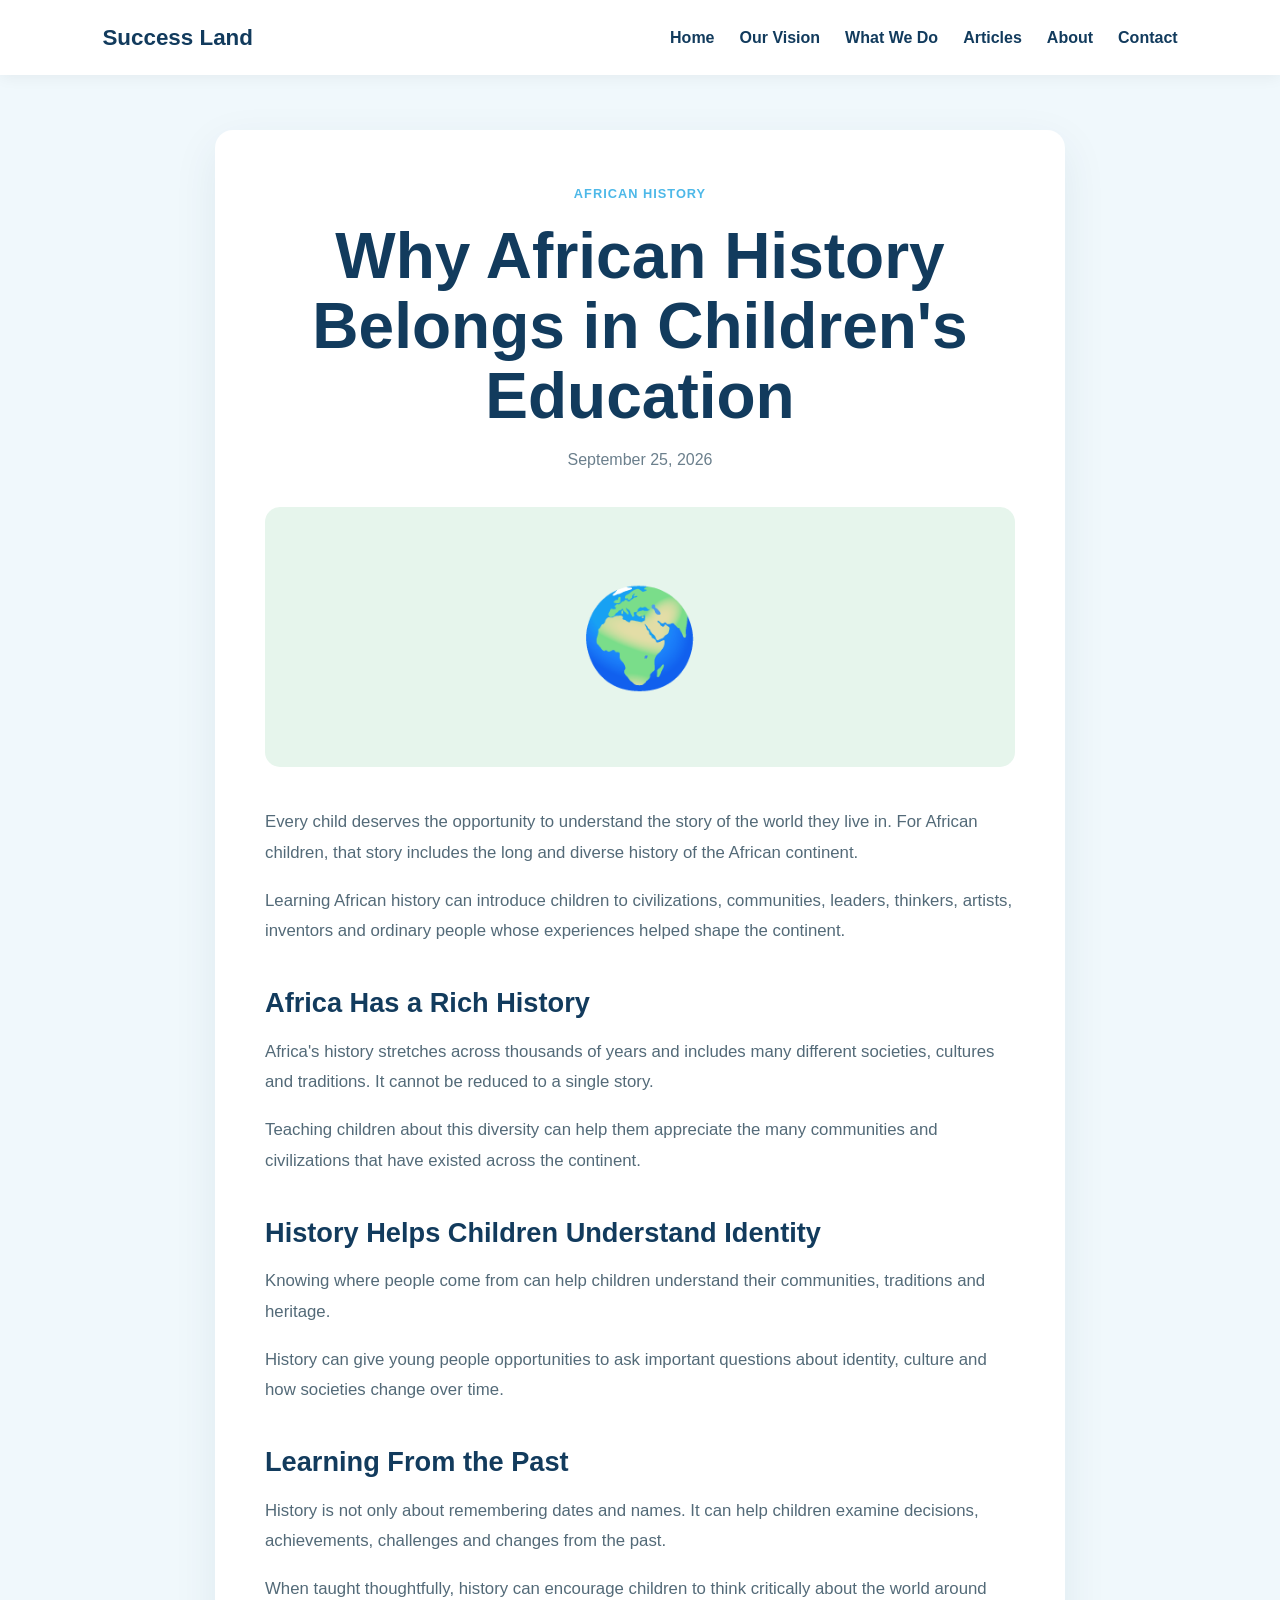
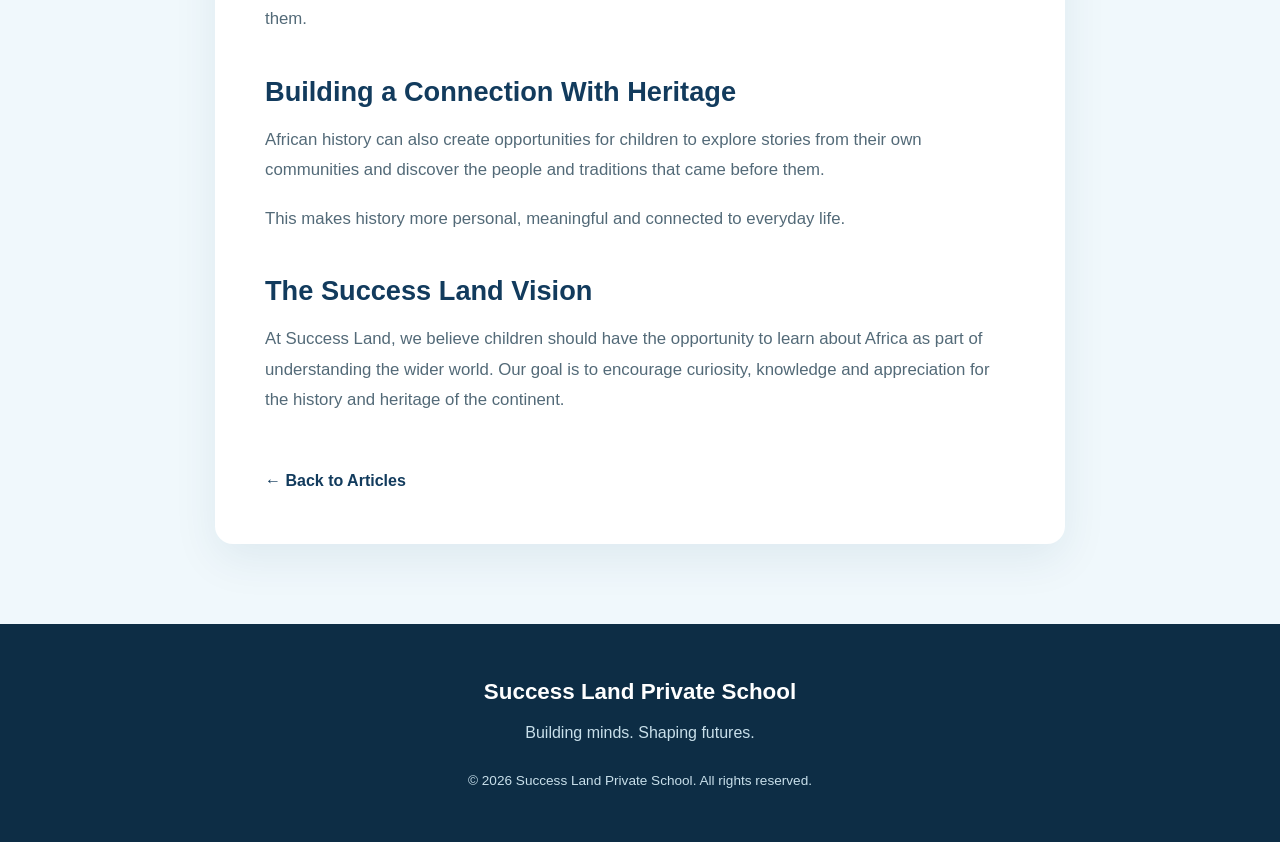
==== african-history-children.html @ 9e991a9d "Create african-history-children.html" ====
<!DOCTYPE html>
<html lang="en">
<head>
  <meta charset="UTF-8">
  <meta name="viewport" content="width=device-width, initial-scale=1.0">

  <title>Why African History Belongs in Children's Education | Success Land</title>

  <link rel="stylesheet" href="style.css">

  <style>
    .article-page {
      padding: 130px 8% 80px;
      background: #F0F8FC;
    }

    .article-container {
      max-width: 850px;
      margin: auto;
      background: #FFFFFF;
      padding: 50px;
      border-radius: 18px;
      box-shadow: 0 15px 45px rgba(18,59,93,0.08);
    }

    .article-meta {
      text-align: center;
      margin-bottom: 35px;
    }

    .article-category-page {
      color: #4DB8E8;
      font-size: 0.8rem;
      font-weight: 800;
      text-transform: uppercase;
      letter-spacing: 1px;
    }

    .article-meta h1 {
      color: #123B5D;
      font-size: clamp(2.2rem, 5vw, 4rem);
      line-height: 1.1;
      margin: 15px 0;
    }

    .article-date {
      color: #6B7F8C;
    }

    .article-featured {
      height: 260px;
      background: #E6F5EC;
      border-radius: 15px;
      display: flex;
      align-items: center;
      justify-content: center;
      font-size: 6rem;
      margin-bottom: 40px;
    }

    .article-body h2 {
      color: #123B5D;
      margin: 35px 0 12px;
      font-size: 1.7rem;
    }

    .article-body p {
      color: #536A78;
      font-size: 1.05rem;
      line-height: 1.8;
      margin-bottom: 18px;
    }

    .back-link {
      display: inline-block;
      margin-top: 35px;
      color: #123B5D;
      font-weight: 800;
    }

    .back-link:hover {
      color: #4DB8E8;
    }

    @media (max-width: 600px) {
      .article-container {
        padding: 30px 22px;
      }

      .article-featured {
        height: 200px;
      }
    }
  </style>
</head>

<body>

  <header class="navbar">

    <div class="logo">
      Success Land
    </div>

    <nav>
      <a href="index.html">Home</a>
      <a href="index.html#vision">Our Vision</a>
      <a href="index.html#programs">What We Do</a>
      <a href="index.html#articles">Articles</a>
      <a href="index.html#about">About</a>
      <a href="index.html#contact">Contact</a>
    </nav>

    <button class="menu-btn" aria-label="Open menu">☰</button>

  </header>


  <main class="article-page">

    <article class="article-container">

      <div class="article-meta">

        <span class="article-category-page">
          African History
        </span>

        <h1>
          Why African History Belongs in Children's Education
        </h1>

        <p class="article-date">
          September 25, 2026
        </p>

      </div>


      <div class="article-featured">
        🌍
      </div>


      <div class="article-body">

        <p>
          Every child deserves the opportunity to understand the story
          of the world they live in. For African children, that story
          includes the long and diverse history of the African continent.
        </p>

        <p>
          Learning African history can introduce children to civilizations,
          communities, leaders, thinkers, artists, inventors and ordinary
          people whose experiences helped shape the continent.
        </p>


        <h2>Africa Has a Rich History</h2>

        <p>
          Africa's history stretches across thousands of years and
          includes many different societies, cultures and traditions.
          It cannot be reduced to a single story.
        </p>

        <p>
          Teaching children about this diversity can help them appreciate
          the many communities and civilizations that have existed across
          the continent.
        </p>


        <h2>History Helps Children Understand Identity</h2>

        <p>
          Knowing where people come from can help children understand
          their communities, traditions and heritage.
        </p>

        <p>
          History can give young people opportunities to ask important
          questions about identity, culture and how societies change
          over time.
        </p>


        <h2>Learning From the Past</h2>

        <p>
          History is not only about remembering dates and names. It can
          help children examine decisions, achievements, challenges and
          changes from the past.
        </p>

        <p>
          When taught thoughtfully, history can encourage children to
          think critically about the world around them.
        </p>


        <h2>Building a Connection With Heritage</h2>

        <p>
          African history can also create opportunities for children to
          explore stories from their own communities and discover the
          people and traditions that came before them.
        </p>

        <p>
          This makes history more personal, meaningful and connected to
          everyday life.
        </p>


        <h2>The Success Land Vision</h2>

        <p>
          At Success Land, we believe children should have the opportunity
          to learn about Africa as part of understanding the wider world.
          Our goal is to encourage curiosity, knowledge and appreciation
          for the history and heritage of the continent.
        </p>

        <a href="index.html#articles" class="back-link">
          ← Back to Articles
        </a>

      </div>

    </article>

  </main>


  <footer>

    <div class="footer-logo">
      Success Land Private School
    </div>

    <p>
      Building minds. Shaping futures.
    </p>

    <p class="copyright">
      © 2026 Success Land Private School. All rights reserved.
    </p>

  </footer>


  <script src="script.js"></script>

</body>
</html>
---- style.css ----
/* =========================
GLOBAL
========================= */

* {
  margin: 0;
  padding: 0;
  box-sizing: border-box;
  }

html {
scroll-behavior: smooth;
}

body {
font-family: Arial, sans-serif;
color: #17221C;
background: #FFFFFF;
line-height: 1.6;
}

a {
text-decoration: none;
color: inherit;
}

section {
padding: 90px 8%;
}

/* =========================
NAVBAR
========================= */

.navbar {
height: 75px;
padding: 0 8%;

display: flex;
align-items: center;
justify-content: space-between;

background: #FFFFFF;

position: fixed;
top: 0;
left: 0;
width: 100%;

z-index: 1000;

box-shadow: 0 2px 15px rgba(0,0,0,0.06);
}

.logo {
font-size: 1.4rem;
font-weight: 800;
color: #123B5D;
}

.navbar nav {
display: flex;
gap: 25px;
}

.navbar nav a {
color: #123B5D;
font-weight: 600;
transition: 0.3s;
}

.navbar nav a:hover {
color: #4DB8E8;
}

.menu-btn {
display: none;
background: none;
border: none;
font-size: 1.7rem;
color: #123B5D;
cursor: pointer;
}

/* =========================
HERO
========================= */

.hero {
min-height: 100vh;
padding: 110px 7% 70px;

display: grid;
grid-template-columns: 0.9fr 1.1fr;
align-items: center;
gap: 50px;

background: #F0F8FC;
overflow: hidden;
}

.hero-content {
max-width: 650px;
z-index: 2;
}

.hero h1 {
font-size: clamp(3rem, 5.5vw, 5.5rem);
line-height: 1.02;
color: #123B5D;
margin-bottom: 25px;
}

.hero h1 span {
color: #4DB8E8;
}

.hero-text {
max-width: 560px;
font-size: 1.2rem;
color: #36566B;
margin-bottom: 35px;
}

.hero-buttons {
display: flex;
gap: 15px;
flex-wrap: wrap;
}

/* HERO IMAGE */

.hero-image {
position: relative;
width: 100%;
}

.hero-image img {
width: 100%;
height: 620px;

object-fit: cover;

border-radius: 25px;

display: block;

box-shadow:
0 25px 60px rgba(18, 59, 93, 0.20);
}

/* FLOATING CARD */

.hero-card {
position: absolute;

right: -25px;
bottom: 30px;

width: 260px;

padding: 20px;

background: rgba(255, 255, 255, 0.96);

border-radius: 16px;

box-shadow:
0 15px 40px rgba(18, 59, 93, 0.18);

backdrop-filter: blur(10px);
}

.hero-card-item {
display: flex;
align-items: center;
gap: 12px;

padding: 10px 0;
}

.hero-card-item:not(:last-child) {
border-bottom: 1px solid #E5EEF3;
}

.hero-card-item span {
width: 40px;
height: 40px;

display: flex;
align-items: center;
justify-content: center;

background: #E8F6FC;

border-radius: 50%;

font-size: 1.2rem;
}

.hero-card-item strong {
display: block;
color: #123B5D;
}

.hero-card-item small {
display: block;
color: #6B7F8C;
font-size: 0.75rem;
}

/* BUTTONS */

.btn {
display: inline-block;

padding: 14px 25px;

border-radius: 7px;

font-weight: 700;

transition: 0.3s;
}

.btn.primary {
background: #123B5D;
color: #FFFFFF;
}

.btn.primary:hover {
background: #4DB8E8;
transform: translateY(-3px);
}

.btn.secondary {
border: 2px solid #123B5D;
color: #123B5D;
}

.btn.secondary:hover {
background: #123B5D;
color: #FFFFFF;
}

/* =========================
VISION
========================= */

.vision {
background: #F0F8FC;
}

.section-heading {
max-width: 750px;
margin: auto;
text-align: center;
}

.section-heading h2,
.section-title h2 {
font-size: clamp(2.2rem, 5vw, 3.8rem);
line-height: 1.15;
color: #123B5D;
margin-bottom: 20px;
}

.section-heading p:last-child {
font-size: 1.1rem;
}

/* =========================
PROGRAMS
========================= */

.section-title {
text-align: center;
margin-bottom: 50px;
}

.program-grid {
display: grid;
grid-template-columns: repeat(3, 1fr);
gap: 25px;
}

.program-card {
padding: 35px;
background: #FFFFFF;

border-radius: 12px;

box-shadow: 0 10px 35px rgba(18,59,93,0.08);

transition: 0.3s;
}

.program-card:hover {
transform: translateY(-8px);
}

.icon {
font-size: 2.5rem;
margin-bottom: 20px;
}

.program-card h3 {
color: #123B5D;
font-size: 1.5rem;
margin-bottom: 12px;
}

/* =========================
ARTICLES
========================= */

.articles {
background: #F0F8FC;
}

.articles-intro {
max-width: 650px;
margin: 0 auto;
color: #36566B;
font-size: 1.05rem;
}

.article-grid {
display: grid;
grid-template-columns: repeat(3, 1fr);
gap: 25px;
}

.article-card {
background: #FFFFFF;
border-radius: 15px;
overflow: hidden;

box-shadow: 0 10px 35px rgba(18,59,93,0.08);

transition: 0.3s;

display: flex;
flex-direction: column;
}

.article-card:hover {
transform: translateY(-8px);

box-shadow:
0 18px 45px rgba(18,59,93,0.14);
}

/* ARTICLE VISUAL */

.article-image {
height: 190px;

display: flex;
align-items: center;
justify-content: center;

font-size: 4.5rem;
}

.education-image {
background: #DFF3FC;
}

.technology-image {
background: #E7F0F8;
}

.history-image {
background: #E6F5EC;
}

/* ARTICLE CONTENT */

.article-content {
padding: 28px;

display: flex;
flex-direction: column;

flex: 1;
}

.article-category {
color: #4DB8E8;

font-size: 0.8rem;

font-weight: 800;

text-transform: uppercase;

letter-spacing: 1px;

margin-bottom: 10px;
}

.article-content h3 {
color: #123B5D;

font-size: 1.35rem;

line-height: 1.3;

margin-bottom: 15px;
}

.article-content p {
color: #536A78;

margin-bottom: 25px;

font-size: 0.95rem;
}

.read-more {
margin-top: auto;

color: #123B5D;

font-weight: 800;

transition: 0.3s;
}

.read-more:hover {
color: #4DB8E8;
transform: translateX(4px);
}

/* =========================
SCHOOL
========================= */

.school {
background: #123B5D;
color: #FFFFFF;
}

.school-content {
max-width: 700px;
}

.school h2 {
font-size: clamp(2.5rem, 6vw, 4.5rem);
line-height: 1.1;
margin-bottom: 25px;
}

.school p {
color: #EAF5FA;
margin-bottom: 30px;
}

/* =========================
FUTURE
========================= */

.future {
background: #FFFFFF;
}

/* =========================
CTA
========================= */

.cta {
background: #4DB8E8;
color: #FFFFFF;
text-align: center;
}

.cta h2 {
font-size: clamp(2.3rem, 5vw, 4rem);
line-height: 1.15;
margin-bottom: 30px;
}

.btn.light {
background: #FFFFFF;
color: #123B5D;
}

/* =========================
FOOTER
========================= */

footer {
background: #0D2D45;
color: #FFFFFF;

padding: 50px 8%;

text-align: center;
}

.footer-logo {
font-size: 1.4rem;
font-weight: 800;
margin-bottom: 10px;
}

footer p {
color: #C8DFEA;
}

.copyright {
margin-top: 25px;
font-size: 0.85rem;
}

/* =========================
MOBILE
========================= */

@media (max-width: 768px) {

.navbar nav {
display: none;
}

.menu-btn {
display: block;
}

section {
padding: 70px 6%;
}

.hero {
grid-template-columns: 1fr;
padding-top: 120px;
gap: 40px;
}

.hero h1 {
font-size: 3.2rem;
}

.hero-image img {
height: 450px;
}

.hero-card {
position: relative;

right: auto;
bottom: auto;

width: 90%;

margin: -60px auto 0;

z-index: 3;

}

.program-grid,
.article-grid {
grid-template-columns: 1fr;
}

.article-image {
height: 180px;
}

.navbar nav.show {
display: flex;

position: absolute;

top: 75px;
left: 0;

width: 100%;

flex-direction: column;

gap: 0;

background: #FFFFFF;

padding: 20px 8%;

box-shadow: 0 10px 20px rgba(0,0,0,0.06);

}

.navbar nav.show a {
padding: 12px 0;
}

}
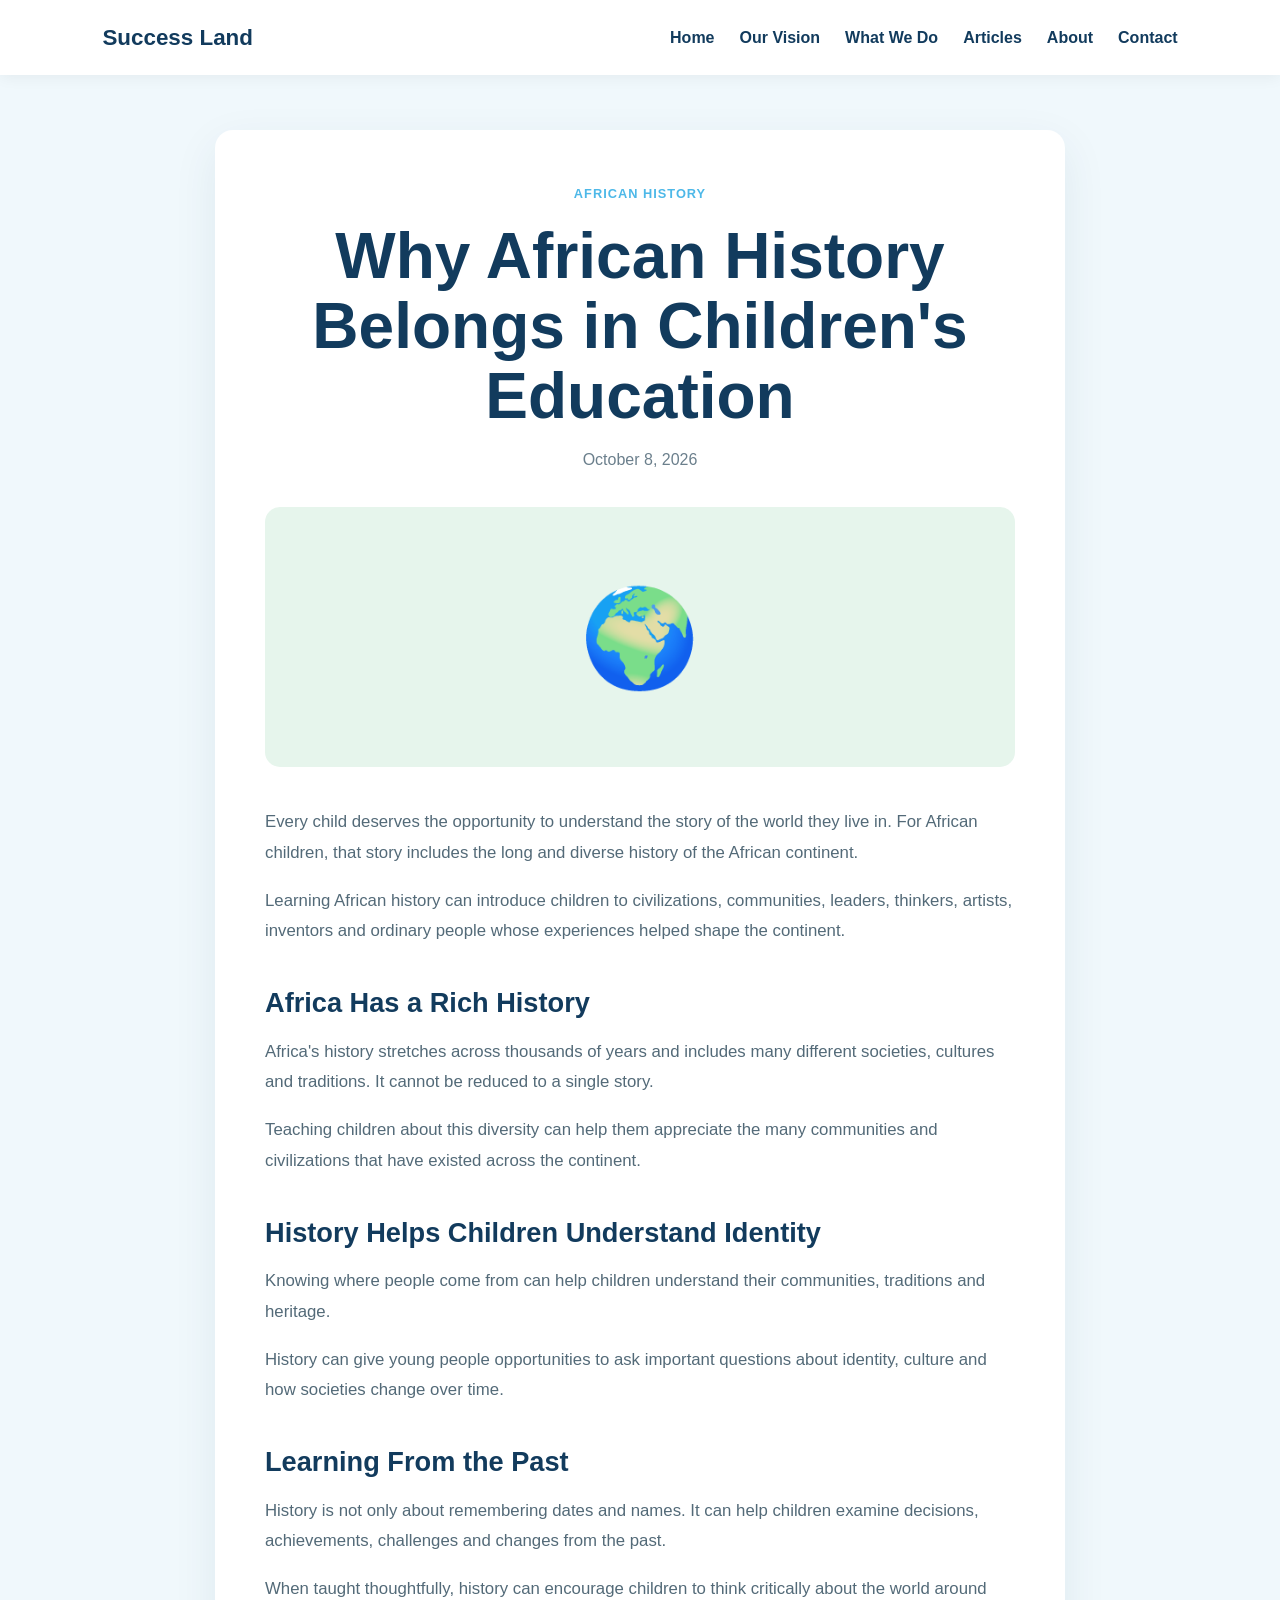
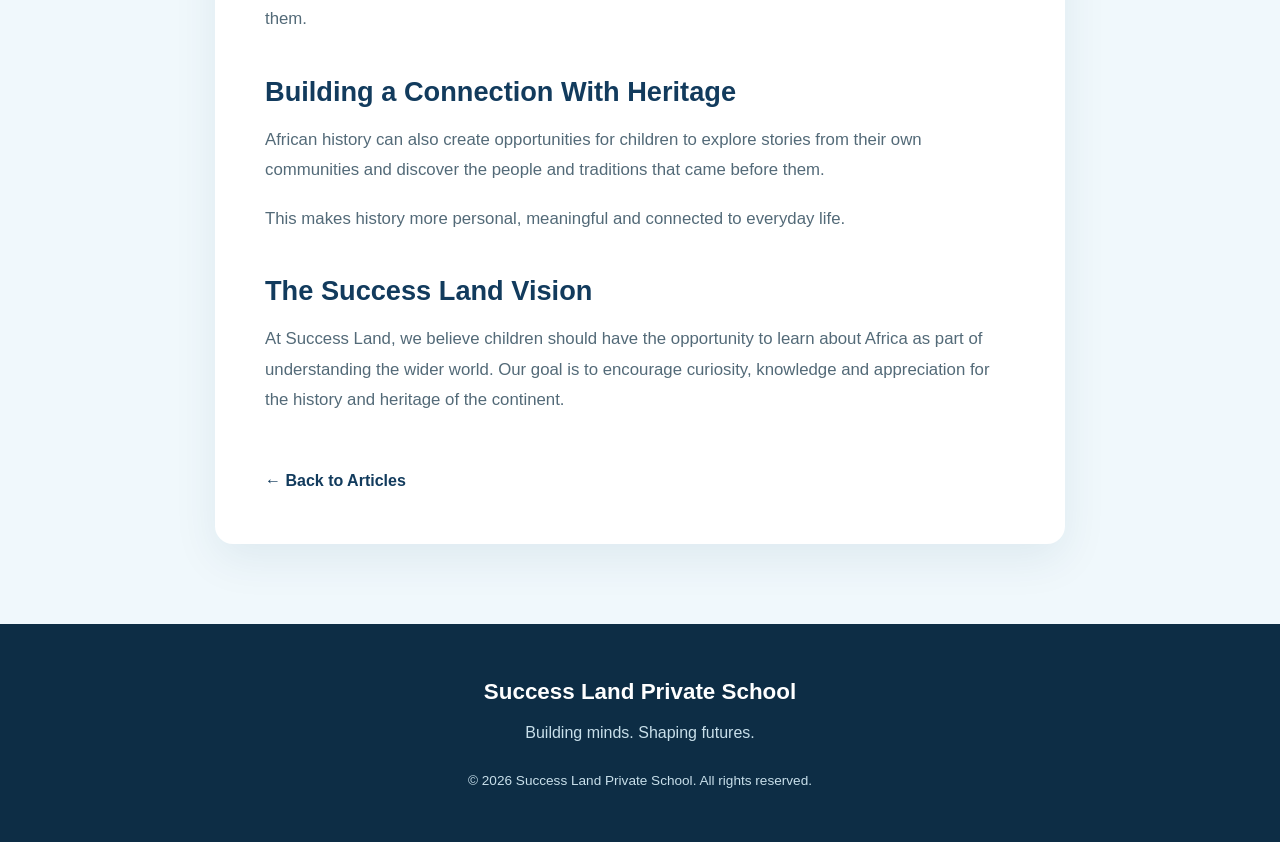
==== commit 62c6cce3: "Update african-history-children.html" ====
--- a/african-history-children.html
+++ b/african-history-children.html
@@ -131,7 +131,7 @@
         </h1>
 
         <p class="article-date">
-          September 25, 2026
+          October 8, 2026
         </p>
 
       </div>
--- a/style.css
+++ b/style.css
@@ -595,4 +595,20 @@
 padding: 12px 0;
 }
 
+}
+
+.history-image {
+  background: #E6F5EC;
+}
+
+.learning-image {
+  background: #FFF2D9;
+}
+
+.african-history-image {
+  background: #E6F5EC;
+}
+
+.confidence-image {
+  background: #E8F6FC;
 }
